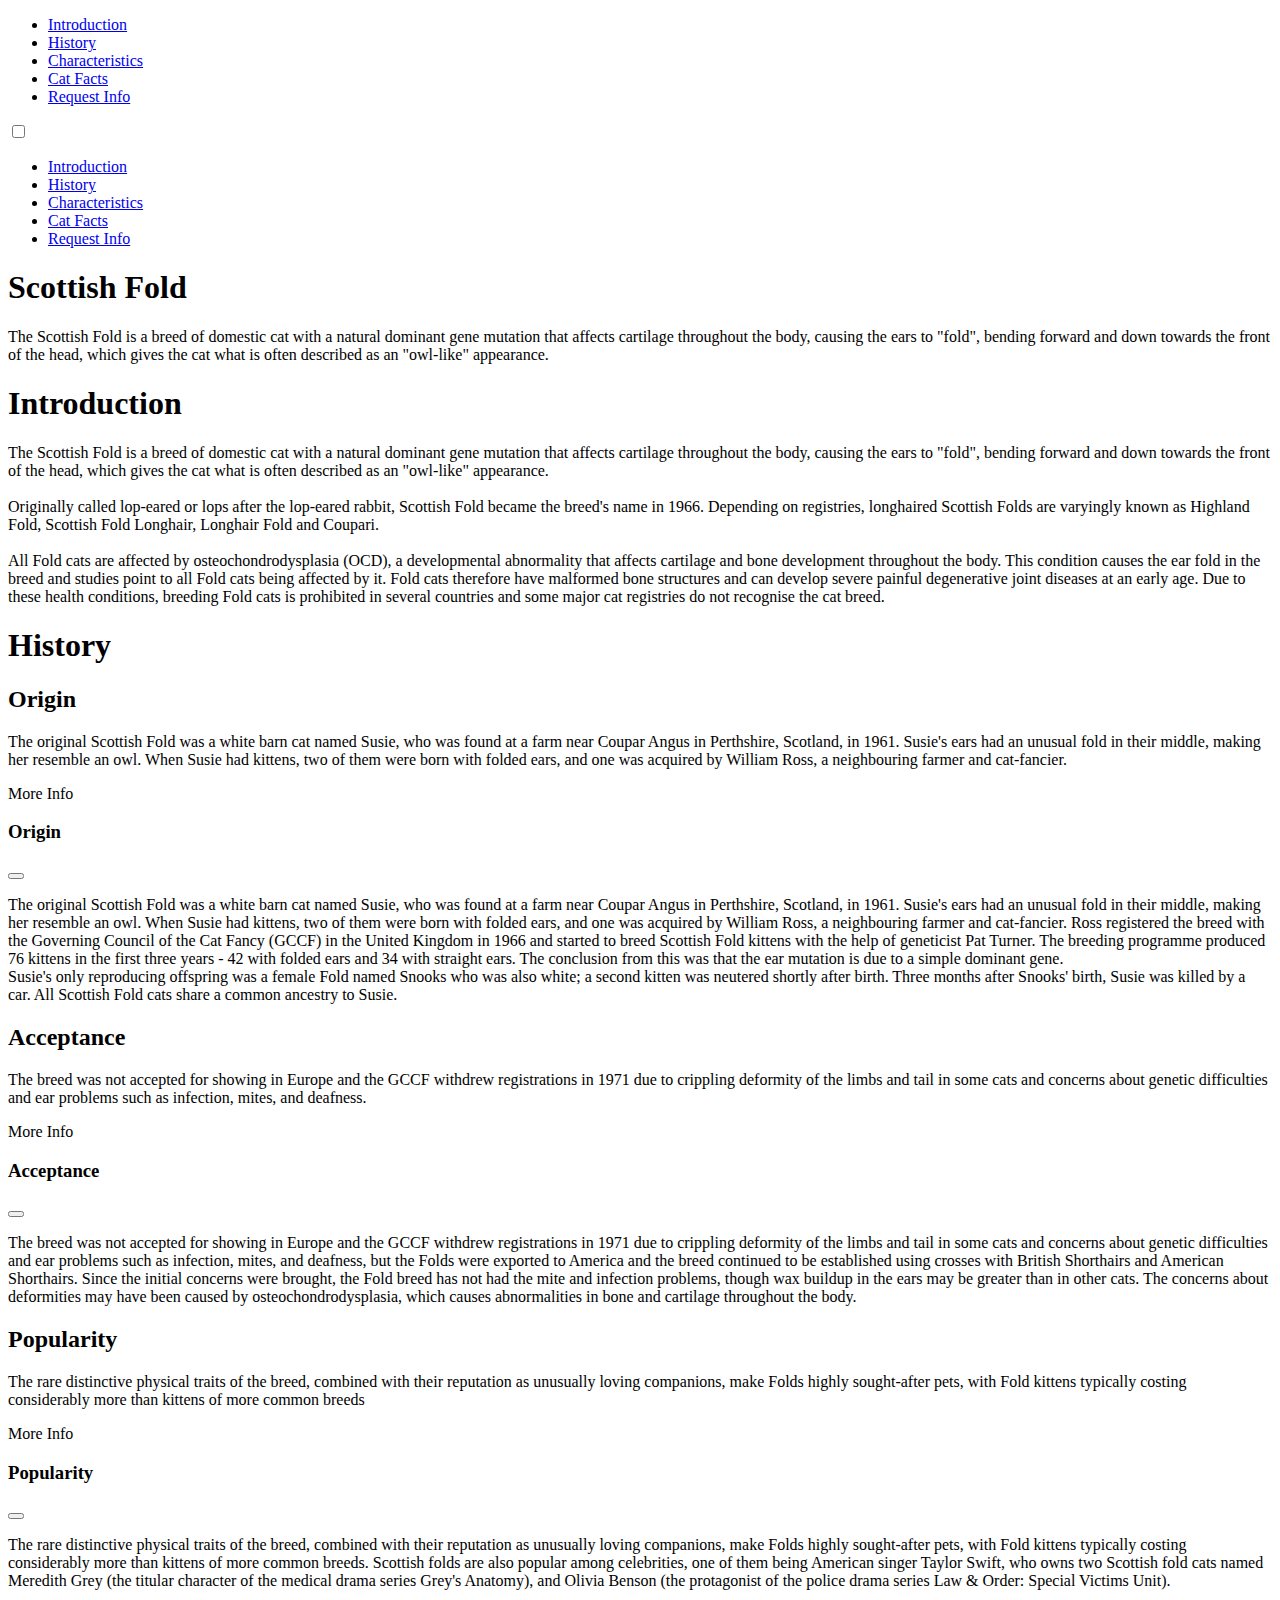
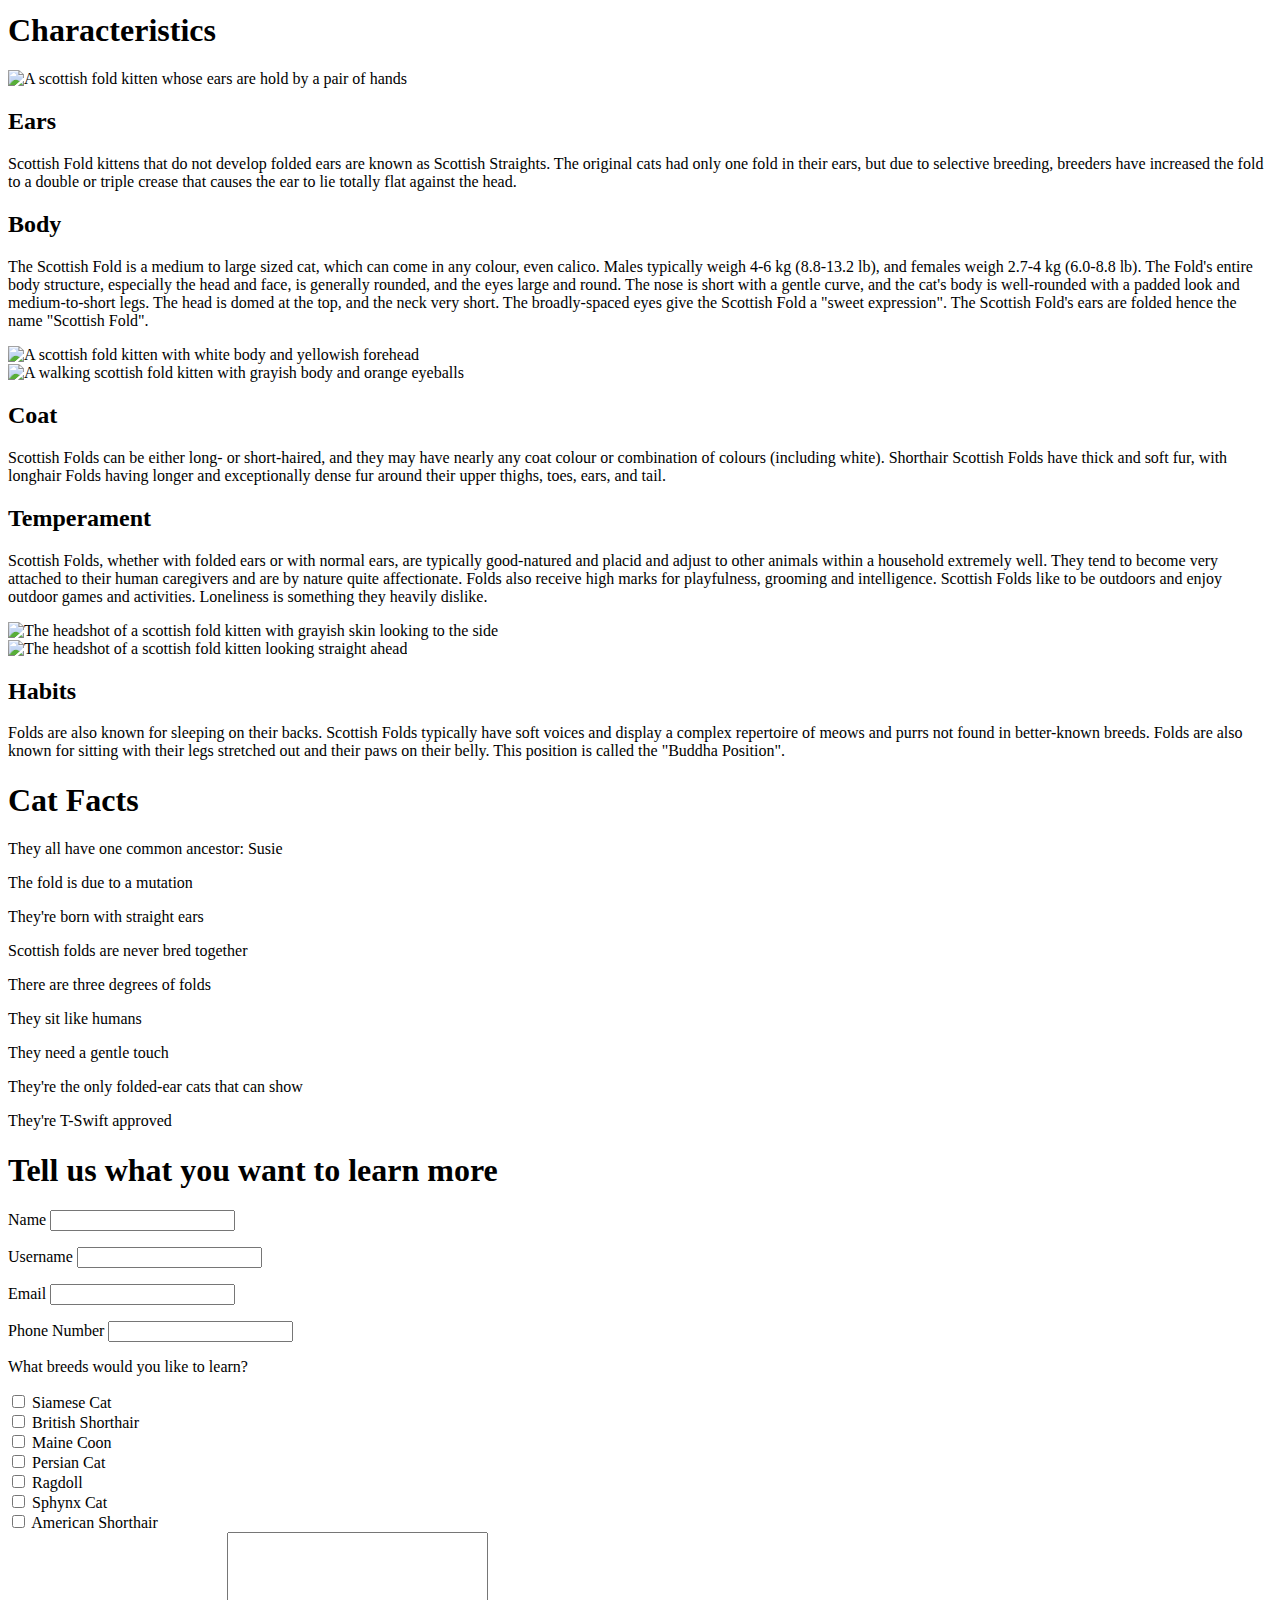
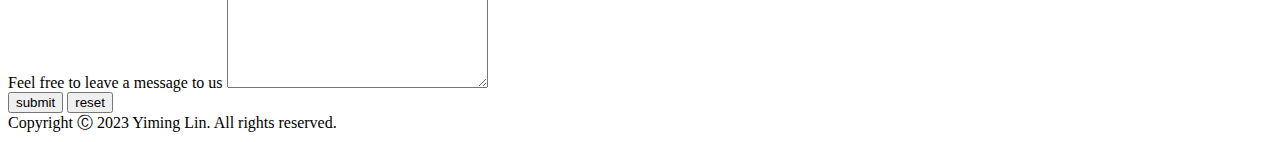
==== hw4/code-review-repository/index.html @ 3d4b0fad "Finished assignment 4" ====
<!DOCTYPE html>
<html lang="en">
  <head>
    <meta charset="UTF-8" />
    <meta name="viewport" content="width=device-width, initial-scale=1.0" />
    <link rel="preconnect" href="https://fonts.googleapis.com" />
    <link rel="preconnect" href="https://fonts.gstatic.com" crossorigin />
    <link
      rel="stylesheet"
      href="https://cdnjs.cloudflare.com/ajax/libs/font-awesome/6.4.2/css/all.min.css"
      integrity="sha512-z3gLpd7yknf1YoNbCzqRKc4qyor8gaKU1qmn+CShxbuBusANI9QpRohGBreCFkKxLhei6S9CQXFEbbKuqLg0DA=="
      crossorigin="anonymous"
      referrerpolicy="no-referrer" />
    <link
      href="https://fonts.googleapis.com/css2?family=Lora&family=Noto+Sans:ital,wght@0,300;0,500;1,200;1,400&family=Poppins:wght@100;200;300;400&family=Raleway:wght@100;200;300&display=swap"
      rel="stylesheet" />
    <link rel="stylesheet" type="text/css" href="styles.css" />
    <title>Scottish Fold</title>
    <script defer src="index.js"></script>
  </head>
  <body>
    <header>
      <nav class="navbar large-screen-navbar">
        <ul class="nav-list">
          <li class="nav-list-item">
            <a href="#Introduction" class="nav-link hover-transition"
              >Introduction</a
            >
          </li>
          <li class="nav-list-item">
            <a href="#History" class="nav-link hover-transition">History</a>
          </li>
          <li class="nav-list-item">
            <a href="#Characteristics" class="nav-link hover-transition"
              >Characteristics</a
            >
          </li>
          <li class="nav-list-item">
            <a href="#CatFacts" class="nav-link hover-transition">Cat Facts</a>
          </li>
          <li class="nav-list-item">
            <a href="#RequestInfo" class="nav-link hover-transition"
              >Request Info</a
            >
          </li>
        </ul>
      </nav>
      <nav class="navbar small-screen-navbar">
        <input
          type="checkbox"
          class="navbar-toggle-trigger"
          id="navbar-toggle-trigger" />
        <label
          for="navbar-toggle-trigger"
          id="navbar-toggle-expand-button"
          class="navbar-circular-icon-button"
          aria-label="open navbar list">
          <i class="fa-solid fa-bars"></i>
        </label>
        <div
          id="small-screen-navbar-element-container"
          class="small-screen-navbar-element-container">
          <ul class="nav-list">
            <li class="nav-list-item">
              <a href="#Introduction" class="nav-link hover-transition"
                >Introduction</a
              >
            </li>
            <li class="nav-list-item">
              <a href="#History" class="nav-link hover-transition">History</a>
            </li>
            <li class="nav-list-item">
              <a href="#Characteristics" class="nav-link hover-transition"
                >Characteristics</a
              >
            </li>
            <li class="nav-list-item">
              <a href="#CatFacts" class="nav-link hover-transition"
                >Cat Facts</a
              >
            </li>
            <li class="nav-list-item">
              <a href="#RequestInfo" class="nav-link hover-transition"
                >Request Info</a
              >
            </li>
          </ul>
        </div>
      </nav>
    </header>

    <div class="dark-background-container section-below-navbar">
      <div
        class="space-evenly-distributed-row-container vertically-stacked-mid-screen-container content-container">
        <div class="landing-image"></div>
        <div class="landing-text-container">
          <h1 class="heading-1">Scottish Fold</h1>
          <p>
            The Scottish Fold is a breed of domestic cat with a natural dominant
            gene mutation that affects cartilage throughout the body, causing
            the ears to "fold", bending forward and down towards the front of
            the head, which gives the cat what is often described as an
            "owl-like" appearance.
          </p>
        </div>
      </div>
      <div id="Introduction" class="content-container">
        <h1>Introduction</h1>
        <p>
          The Scottish Fold is a breed of domestic cat with a natural dominant
          gene mutation that affects cartilage throughout the body, causing the
          ears to "fold", bending forward and down towards the front of the
          head, which gives the cat what is often described as an "owl-like"
          appearance.
          <br />
          <br />
          Originally called lop-eared or lops after the lop-eared rabbit,
          Scottish Fold became the breed's name in 1966. Depending on
          registries, longhaired Scottish Folds are varyingly known as Highland
          Fold, Scottish Fold Longhair, Longhair Fold and Coupari.
          <br />
          <br />
          All Fold cats are affected by osteochondrodysplasia (OCD), a
          developmental abnormality that affects cartilage and bone development
          throughout the body. This condition causes the ear fold in the breed
          and studies point to all Fold cats being affected by it. Fold cats
          therefore have malformed bone structures and can develop severe
          painful degenerative joint diseases at an early age. Due to these
          health conditions, breeding Fold cats is prohibited in several
          countries and some major cat registries do not recognise the cat
          breed.
        </p>
      </div>
    </div>

    <div id="History" class="content-container">
      <h1 class="clear-margin-bottom">History</h1>
      <div
        class="space-evenly-distributed-row-container vertically-stacked-mid-screen-container">
        <div class="card">
          <div>
            <h2 class="clear-margin-top">Origin</h2>
            <p>
              The original Scottish Fold was a white barn cat named Susie, who
              was found at a farm near Coupar Angus in Perthshire, Scotland, in
              1961. Susie's ears had an unusual fold in their middle, making her
              resemble an owl. When Susie had kittens, two of them were born
              with folded ears, and one was acquired by William Ross, a
              neighbouring farmer and cat-fancier.
            </p>
          </div>
          <a class="more-info-button">More Info</a>
        </div>
        <div class="popup-section-container">
          <div class="popup-section">
            <div class="space-between-distributed-row-container">
              <h3>Origin</h3>
              <button class="close-popup-button">
                <i class="fa-solid fa-xmark"></i>
              </button>
            </div>
            <p>
              The original Scottish Fold was a white barn cat named Susie, who
              was found at a farm near Coupar Angus in Perthshire, Scotland, in
              1961. Susie's ears had an unusual fold in their middle, making her
              resemble an owl. When Susie had kittens, two of them were born
              with folded ears, and one was acquired by William Ross, a
              neighbouring farmer and cat-fancier. Ross registered the breed
              with the Governing Council of the Cat Fancy (GCCF) in the United
              Kingdom in 1966 and started to breed Scottish Fold kittens with
              the help of geneticist Pat Turner. The breeding programme produced
              76 kittens in the first three years - 42 with folded ears and 34
              with straight ears. The conclusion from this was that the ear
              mutation is due to a simple dominant gene.
              <br />
              Susie's only reproducing offspring was a female Fold named Snooks
              who was also white; a second kitten was neutered shortly after
              birth. Three months after Snooks' birth, Susie was killed by a
              car. All Scottish Fold cats share a common ancestry to Susie.
            </p>
          </div>
        </div>

        <div class="card">
          <div>
            <h2 class="clear-margin-top">Acceptance</h2>
            <p>
              The breed was not accepted for showing in Europe and the GCCF
              withdrew registrations in 1971 due to crippling deformity of the
              limbs and tail in some cats and concerns about genetic
              difficulties and ear problems such as infection, mites, and
              deafness.
            </p>
          </div>
          <a class="more-info-button">More Info</a>
        </div>
        <div class="popup-section-container">
          <div class="popup-section">
            <div class="space-between-distributed-row-container">
              <h3>Acceptance</h3>
              <button class="close-popup-button">
                <i class="fa-solid fa-xmark"></i>
              </button>
            </div>
            <p>
              The breed was not accepted for showing in Europe and the GCCF
              withdrew registrations in 1971 due to crippling deformity of the
              limbs and tail in some cats and concerns about genetic
              difficulties and ear problems such as infection, mites, and
              deafness, but the Folds were exported to America and the breed
              continued to be established using crosses with British Shorthairs
              and American Shorthairs. Since the initial concerns were brought,
              the Fold breed has not had the mite and infection problems, though
              wax buildup in the ears may be greater than in other cats. The
              concerns about deformities may have been caused by
              osteochondrodysplasia, which causes abnormalities in bone and
              cartilage throughout the body.
            </p>
          </div>
        </div>

        <div class="card">
          <div>
            <h2 class="clear-margin-top">Popularity</h2>
            <p>
              The rare distinctive physical traits of the breed, combined with
              their reputation as unusually loving companions, make Folds highly
              sought-after pets, with Fold kittens typically costing
              considerably more than kittens of more common breeds
            </p>
          </div>
          <a class="more-info-button">More Info</a>
        </div>
        <div class="popup-section-container">
          <div class="popup-section">
            <div class="space-between-distributed-row-container">
              <h3>Popularity</h3>
              <button
                class="close-popup-button"
                aria-label="close popup window"
                title="close popup window">
                <i class="fa-solid fa-xmark"></i>
              </button>
            </div>
            <p>
              The rare distinctive physical traits of the breed, combined with
              their reputation as unusually loving companions, make Folds highly
              sought-after pets, with Fold kittens typically costing
              considerably more than kittens of more common breeds. Scottish
              folds are also popular among celebrities, one of them being
              American singer Taylor Swift, who owns two Scottish fold cats
              named Meredith Grey (the titular character of the medical drama
              series Grey's Anatomy), and Olivia Benson (the protagonist of the
              police drama series Law & Order: Special Victims Unit).
            </p>
          </div>
        </div>
      </div>
    </div>

    <div class="dark-background-container">
      <div id="Characteristics" class="content-container">
        <h1>Characteristics</h1>
        <div class="space-between-distributed-row-container content-container">
          <img
            alt="A scottish fold kitten whose ears are hold by a pair of hands"
            class="characteristics-image"
            src="./images/Straight-eared_Scottish_Fold.jpg" />
          <div class="characteristics-text-margin-left">
            <h2>Ears</h2>
            <p>
              Scottish Fold kittens that do not develop folded ears are known as
              Scottish Straights. The original cats had only one fold in their
              ears, but due to selective breeding, breeders have increased the
              fold to a double or triple crease that causes the ear to lie
              totally flat against the head.
            </p>
          </div>
        </div>
        <div class="space-between-distributed-row-container content-container">
          <div class="characteristics-text-margin-right">
            <h2>Body</h2>
            <p>
              The Scottish Fold is a medium to large sized cat, which can come
              in any colour, even calico. Males typically weigh 4-6 kg (8.8-13.2
              lb), and females weigh 2.7-4 kg (6.0-8.8 lb). The Fold's entire
              body structure, especially the head and face, is generally
              rounded, and the eyes large and round. The nose is short with a
              gentle curve, and the cat's body is well-rounded with a padded
              look and medium-to-short legs. The head is domed at the top, and
              the neck very short. The broadly-spaced eyes give the Scottish
              Fold a "sweet expression". The Scottish Fold's ears are folded
              hence the name "Scottish Fold".
            </p>
          </div>
          <img
            alt="A scottish fold kitten with white body and yellowish forehead"
            class="characteristics-image"
            src="./images/Rumfold_Red_Bull.png" />
        </div>
        <div class="space-between-distributed-row-container content-container">
          <img
            alt="A walking scottish fold kitten with grayish body and orange eyeballs"
            class="characteristics-image"
            src="./images/scottish-fold-2.jpg" />
          <div class="characteristics-text-margin-left">
            <h2>Coat</h2>
            <p>
              Scottish Folds can be either long- or short-haired, and they may
              have nearly any coat colour or combination of colours (including
              white). Shorthair Scottish Folds have thick and soft fur, with
              longhair Folds having longer and exceptionally dense fur around
              their upper thighs, toes, ears, and tail.
            </p>
          </div>
        </div>
        <div class="space-between-distributed-row-container content-container">
          <div class="characteristics-text-margin-right">
            <h2>Temperament</h2>
            <p>
              Scottish Folds, whether with folded ears or with normal ears, are
              typically good-natured and placid and adjust to other animals
              within a household extremely well. They tend to become very
              attached to their human caregivers and are by nature quite
              affectionate. Folds also receive high marks for playfulness,
              grooming and intelligence. Scottish Folds like to be outdoors and
              enjoy outdoor games and activities. Loneliness is something they
              heavily dislike.
            </p>
          </div>
          <img
            alt="The headshot of a scottish fold kitten with grayish skin looking to the side"
            class="characteristics-image"
            src="./images/scottish-fold-1.jpeg" />
        </div>
        <div class="space-between-distributed-row-container content-container">
          <img
            alt="The headshot of a scottish fold kitten looking straight ahead"
            class="characteristics-image"
            src="./images/scottish-fold-3.jpg" />
          <div class="characteristics-text-margin-left">
            <h2>Habits</h2>
            <p>
              Folds are also known for sleeping on their backs. Scottish Folds
              typically have soft voices and display a complex repertoire of
              meows and purrs not found in better-known breeds. Folds are also
              known for sitting with their legs stretched out and their paws on
              their belly. This position is called the "Buddha Position".
            </p>
          </div>
        </div>
      </div>
    </div>

    <div id="CatFacts" class="content-container">
      <h1>Cat Facts</h1>
      <div>
        <p class="cat-fact-list-item">
          <span class="bullet-point"></span>They all have one common ancestor:
          Susie
        </p>
        <p class="cat-fact-list-item">
          <span class="bullet-point"></span>The fold is due to a mutation
        </p>
        <p class="cat-fact-list-item">
          <span class="bullet-point"></span>They're born with straight ears
        </p>
        <p class="cat-fact-list-item">
          <span class="bullet-point"></span>Scottish folds are never bred
          together
        </p>
        <p class="cat-fact-list-item">
          <span class="bullet-point"></span>There are three degrees of folds
        </p>
        <p class="cat-fact-list-item">
          <span class="bullet-point"></span>They sit like humans
        </p>
        <p class="cat-fact-list-item">
          <span class="bullet-point"></span>They need a gentle touch
        </p>
        <p class="cat-fact-list-item">
          <span class="bullet-point"></span>They're the only folded-ear cats
          that can show
        </p>
        <p class="cat-fact-list-item">
          <span class="bullet-point"></span>They're T-Swift approved
        </p>
      </div>
    </div>

    <div class="dark-background-container">
      <form id="RequestInfo" class="content-container form">
        <h1>Tell us what you want to learn more</h1>
        <div
          class="space-between-distributed-row-container vertically-stacked-sm-screen-container">
          <p class="label-input-group form-element-container">
            <span class="form-label">Name</span>
            <input
              aria-label="name"
              class="form-input-box"
              type="text"
              id="name"
              name="name" />
          </p>
          <p class="label-input-group form-element-container">
            <span class="form-label">Username</span>
            <input
              aria-label="username"
              class="form-input-box"
              type="text"
              id="username"
              name="username" />
          </p>
        </div>
        <div
          class="space-between-distributed-row-container vertically-stacked-sm-screen-container">
          <p class="label-input-group form-element-container">
            <span class="form-label">Email</span>
            <input
              aria-label="email"
              class="form-input-box"
              type="email"
              id="email"
              name="email" />
          </p>
          <p class="label-input-group form-element-container">
            <span class="form-label">Phone Number</span>
            <input
              aria-label="phone"
              class="form-input-box"
              type="tel"
              id="phone-number"
              name="phone-number" />
          </p>
        </div>
        <div class="form-fieldset form-element-container">
          <p class="form-label">What breeds would you like to learn?</p>
          <div>
            <input type="checkbox" id="siamese" name="breed1" value="siamese" />
            <label for="siamese">Siamese Cat</label>
          </div>
          <div>
            <input
              type="checkbox"
              id="british-shorthair"
              name="breed2"
              value="british-shorthair" />
            <label for="british-shorthair">British Shorthair</label>
          </div>
          <div>
            <input
              type="checkbox"
              id="maine-coon"
              name="breed3"
              value="maine-coon" />
            <label for="maine-coon">Maine Coon</label>
          </div>
          <div>
            <input
              type="checkbox"
              id="persian-cat"
              name="breed4"
              value="persian-cat" />
            <label for="persian-cat">Persian Cat</label>
          </div>
          <div>
            <input type="checkbox" id="ragdoll" name="breed5" value="ragdoll" />
            <label for="ragdoll">Ragdoll</label>
          </div>
          <div>
            <input
              type="checkbox"
              id="sphynx-cat"
              name="breed6"
              value="sphynx-cat" />
            <label for="sphynx-cat">Sphynx Cat</label>
          </div>
          <div>
            <input
              type="checkbox"
              id="american-shorthair"
              name="breed"
              value="american-shorthair" />
            <label for="american-shorthair">American Shorthair</label>
          </div>
        </div>
        <label class="form-label" for="message"
          >Feel free to leave a message to us</label
        >
        <textarea
          class="form-textarea form-element-container"
          name="message"
          id="message"
          cols="30"
          rows="10"></textarea>

          <div
          class="form space-evenly-distributed-row-container form-buttons-container">
          <input class="form-button" type="submit" value="submit" />
          <input class="form-button" type="reset" value="reset" />
        </div>
      </form>

    </div>

    <footer class="footer">
      Copyright Ⓒ 2023 Yiming Lin. All rights reserved.
    </footer>
  </body>
</html>
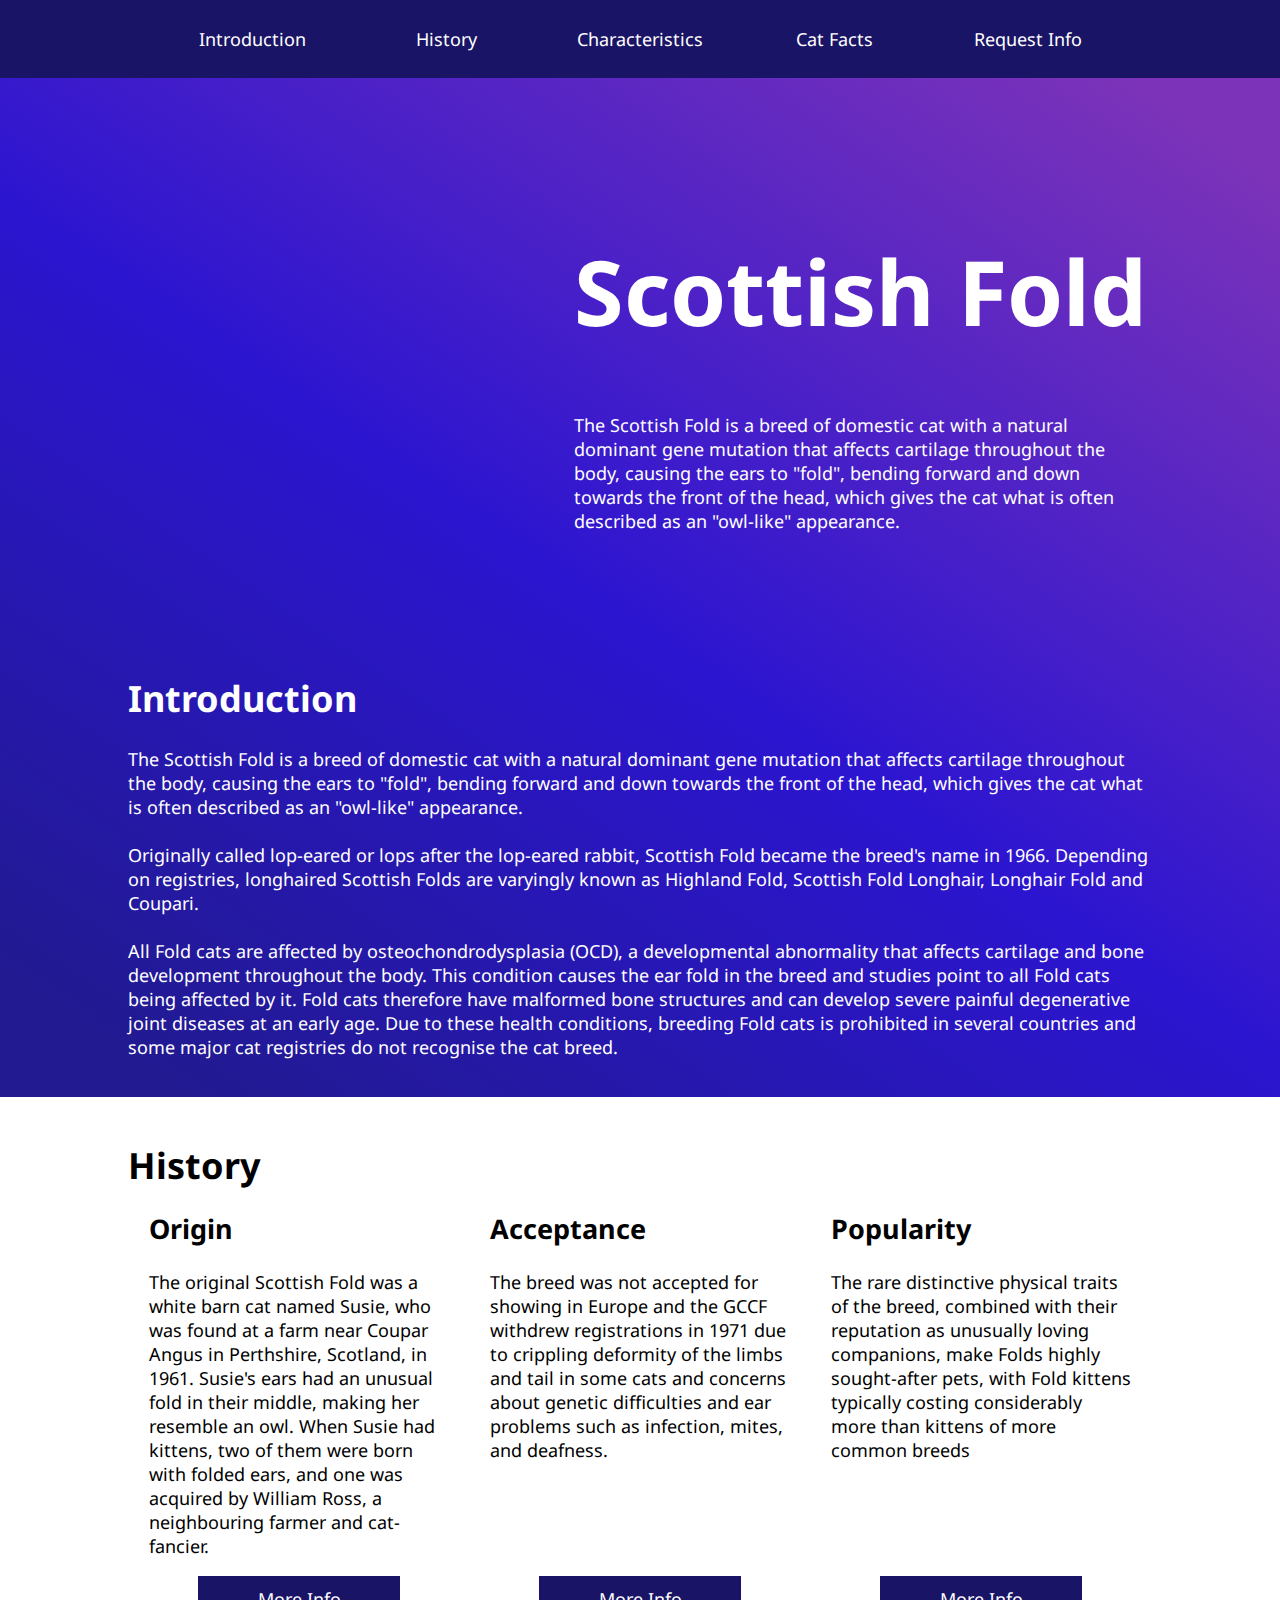
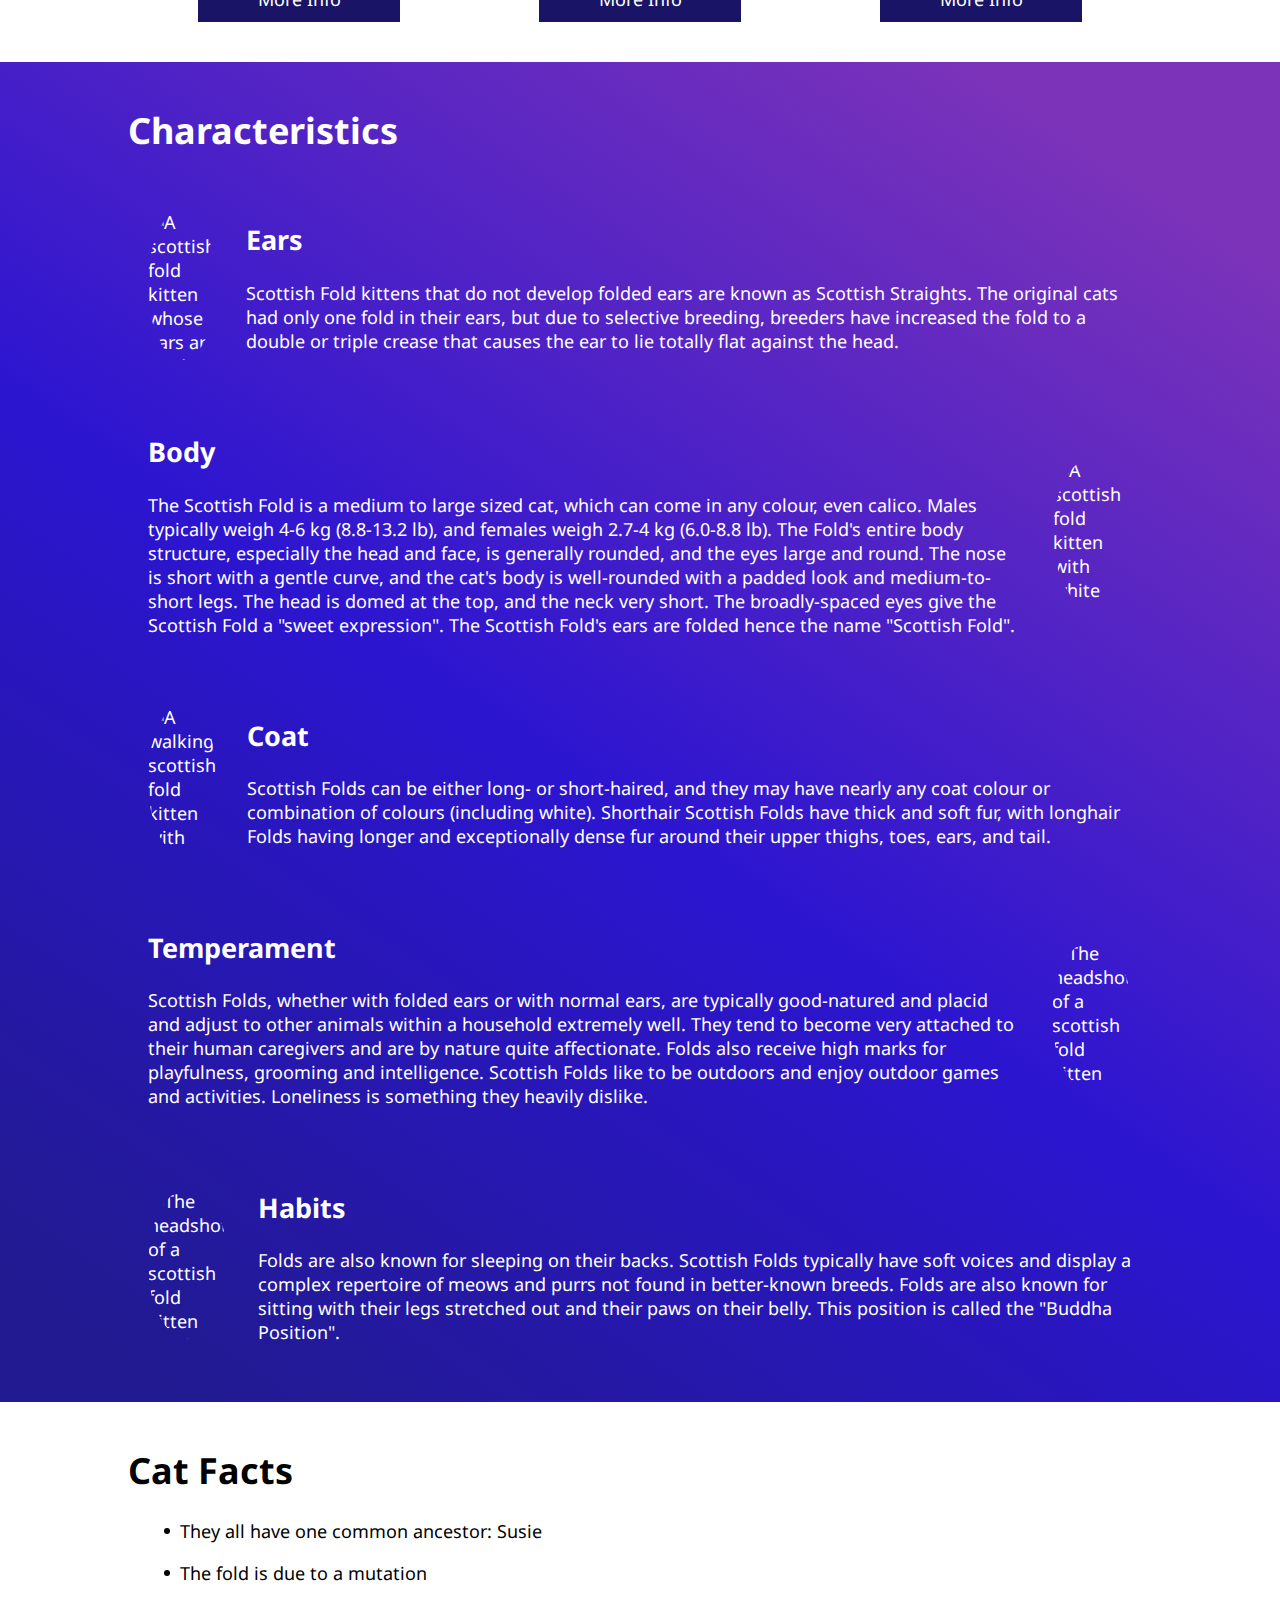
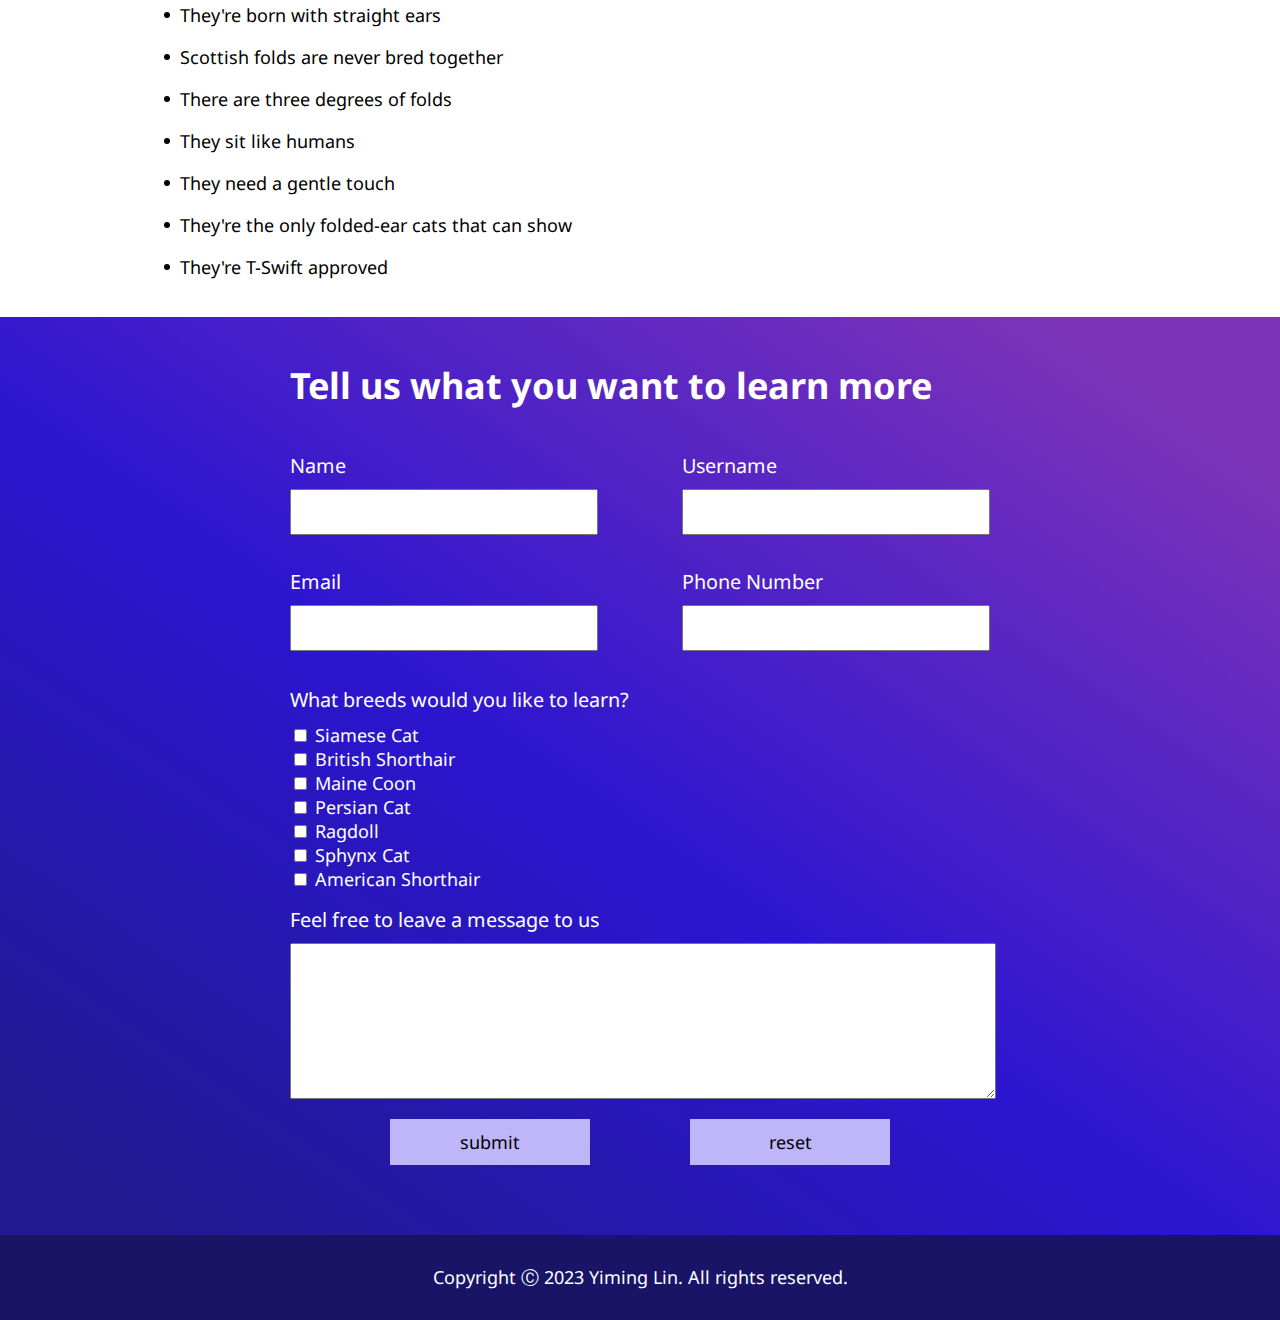
==== commit 6010df17: "Final submission of HW4" ====
--- a/hw4/code-review-repository/index.html
+++ b/hw4/code-review-repository/index.html
@@ -92,7 +92,7 @@
     <div class="dark-background-container section-below-navbar">
       <div
         class="space-evenly-distributed-row-container vertically-stacked-mid-screen-container content-container">
-        <div class="landing-image"></div>
+        <div class="landing-image" aria-label="blah blah blah blah" alt="helllo hellooooooo?"></div>
         <div class="landing-text-container">
           <h1 class="heading-1">Scottish Fold</h1>
           <p>
--- a/hw4/code-review-repository/styles.css
+++ b/hw4/code-review-repository/styles.css
@@ -0,0 +1,438 @@
+:root {
+  --darker-blue: rgb(25, 20, 101, 1);
+  --darker-blue-transpaent: rgb(25, 20, 101, 0.7);
+  --dark-blue: rgba(33, 26, 144, 1);
+  --blue: rgba(44, 21, 208, 1);
+  --light-blue: rgb(190, 182, 249);
+  --purple: rgba(124, 51, 185, 1);
+  --white: rgb(255, 255, 255);
+  --transparent: rgba(0, 0, 0, 0);
+  --light-gray: rgb(226, 226, 226);
+  --darker-blue-even-transpaent: rgb(25, 20, 101, 0.2);
+}
+
+html {
+  box-sizing: border-box;
+  font-size: 18px;
+  font-family: "Noto Sans", sans-serif;
+  scroll-padding-top: 60px;
+}
+
+body {
+  margin: 0;
+  padding: 0;
+}
+
+.dark-background-container {
+  background: var(--dark-blue);
+  background: linear-gradient(34deg, var(--dark-blue) 6%, var(--blue) 46%, var(--purple) 91%);
+  color: var(--white);
+}
+
+.content-container {
+  padding: 20px;
+  max-width: 1024px;
+  margin: auto;
+}
+
+.space-evenly-distributed-row-container {
+  display: flex;
+  justify-content: space-evenly;
+}
+
+.space-between-distributed-row-container {
+  display: flex;
+  justify-content: space-between;
+}
+
+.more-info-button {
+  text-align: center;
+  background-color: var(--darker-blue);
+  color: var(--white);
+  border: 1px solid var(--darker-blue);
+  width: 180px;
+  margin: 0 auto;
+  font-family: inherit;
+  font-size: 1rem;
+  display: block;
+  padding: 10px;
+}
+
+.more-info-button:hover {
+  background-color: var(--white);
+  color: var(--darker-blue);
+  cursor: pointer;
+  transition: 0.25s;
+}
+
+.navbar-circular-icon-button {
+  font-size: 1.5rem;
+  color: var(--white);
+  display: flex;
+  justify-content: center;
+  align-items: center;
+  border-radius: 50%;
+  width: 60px;
+  height: 60px;
+  background-color: transparent;
+  border: none;
+}
+
+.navbar-circular-icon-button:hover {
+  background-color: var(--light-gray);
+  color: var(--darker-blue);
+  cursor: pointer;
+  transition: 0.25s;
+}
+
+.navbar-toggle-close-button {
+  font-size: 1.5rem;
+  color: var(--white);
+  display: flex;
+  justify-content: center;
+  align-items: center;
+  border-radius: 50%;
+  width: 60px;
+  height: 60px;
+  background-color: transparent;
+  border: none;
+  margin: auto;
+}
+
+.navbar-toggle-close-button:hover {
+  background-color: var(--light-gray);
+  color: var(--darker-blue);
+  cursor: pointer;
+  transition: 0.25s;
+}
+
+.close-popup-button {
+  font-size: 2rem;
+  background-color: var(--white);
+  display: flex;
+  justify-content: center;
+  align-items: center;
+  border-radius: 50%;
+  width: 60px;
+  height: 60px;
+  background-color: transparent;
+  border: none;
+}
+
+.close-popup-button:hover {
+  color: var(--darker-blue);
+  background-color: var(--darker-blue-even-transpaent);
+  cursor: pointer;
+}
+
+.form-button {
+  width: 200px;
+  background-color: var(--light-blue);
+  color: black;
+  border: 1px solid var(--light-blue);
+  font-family: inherit;
+  font-size: 1rem;
+  display: block;
+  padding: 10px;
+  margin-bottom: 20px;
+}
+
+.form-button:hover {
+  background-color: var(--darker-blue);
+  color: var(--white);
+  border: 1px solid var(--darker-blue);
+  cursor: pointer;
+  transition: 0.25s;
+}
+
+.navbar {
+  position: fixed;
+  width: 100%;
+  padding: 15px;
+  background-color: var(--darker-blue);
+  box-sizing: border-box;
+}
+
+.navbar-toggle-trigger {
+  display: none;
+}
+
+.navbar-toggle-trigger:checked ~ .small-screen-navbar-element-container {
+  display: block;
+}
+
+.nav-list {
+  padding: 0;
+  margin: 0;
+  list-style-type: none;
+  display: flex;
+  justify-content: center;
+}
+
+.nav-list-item {
+  display: block;
+  padding: 10px;
+  width: 170px;
+  text-align: center;
+  border: 2px solid var(--transparent);
+}
+
+.nav-list-item:hover {
+  border: 2px solid var(--white);
+  border-radius: 20px;
+  cursor: pointer;
+}
+
+.nav-link {
+  text-decoration: none;
+  color: var(--white);
+}
+
+.small-screen-navbar {
+  display: none;
+}
+
+.small-screen-navbar-element-container {
+  display: none;
+}
+
+.landing-image {
+  width: 350px;
+  height: 350px;
+  margin: 45px;
+  border-radius: 50%;
+  display: block;
+  align-self: start;
+  background-image: url("./images/1920px-Adult_Scottish_Fold.jpg");
+  background-position: center;
+  background-size: cover;
+}
+/* 
+.landing-image {
+  width: 350px;
+  height: 350px;
+  margin: 45px;
+  border-radius: 50%;
+  object-fit: cover;
+} */
+
+
+.landing-text-container {
+  max-width: 575px;
+}
+
+.heading-1 {
+  font-size: 5rem;
+}
+
+.section-below-navbar {
+  padding-top: 150px;
+  min-height: calc(100vh - 150px);
+}
+
+.card {
+  width: 300px;
+  border-radius: 3px;
+  padding: 10px;
+  margin: 10px;
+  display: flex;
+  flex-direction: column;
+  justify-content: space-between;
+}
+
+.clear-margin-top {
+  margin-top: 0;
+}
+
+.clear-margin-bottom {
+  margin-bottom: 0;
+}
+
+.popup-section-container {
+  display: none;
+  position: fixed;
+  width: 100%;
+  height: 100%;
+  top: 0;
+  left: 0;
+  background-color: var(--darker-blue-transpaent);
+}
+
+.popup-section {
+  background-color: var(--white);
+  max-width: 846px;
+  max-height: 70vh;
+  overflow-y: scroll;
+  margin: 150px auto;
+  padding: 30px;
+}
+
+.characteristics-image {
+  width: 150px;
+  height: 150px;
+  border-radius: 50%;
+  align-self: center;
+  object-fit: cover;
+}
+
+.characteristics-text-margin-left {
+  margin-left: 30px;
+}
+
+.characteristics-text-margin-right {
+  margin-right: 30px;
+}
+
+.cat-fact-list-item {
+  display: flex;
+  align-items: center;
+}
+
+.bullet-point {
+  display: block;
+  background-color: black;
+  height: 6px;
+  width: 6px;
+  border-radius: 50%;
+  margin-right: 10px;
+  margin-left: 2em;
+}
+
+.form {
+  width: 700px;
+  margin: auto;
+}
+
+.form-label {
+  display: block;
+  margin-bottom: 10px;
+  font-size: 1.1rem;
+}
+
+.form-input-box {
+  width: 300px;
+  height: 40px;
+  font-size: inherit;
+  font-family: inherit;
+}
+
+.form-fieldset {
+  padding: 0;
+  margin: 0;
+  border: none;
+}
+
+.form-element-container {
+  margin-bottom: 15px;
+}
+
+.form-buttons-container {
+  padding-bottom: 30px;
+}
+
+.form-textarea {
+  width: 100%;
+}
+
+.footer {
+  background-color: var(--darker-blue);
+  color: var(--white);
+  padding: 30px;
+  text-align: center;
+}
+
+@media screen and (max-width: 1023px) {
+  .vertically-stacked-mid-screen-container {
+    flex-direction: column;
+  }
+
+  html {
+    scroll-padding-top: 320px;
+  }
+
+  .nav-list {
+    flex-direction: column;
+    align-items: center;
+  }
+
+  .small-screen-navbar {
+    display: block;
+  }
+
+  .large-screen-navbar {
+    display: none;
+  }
+
+  .landing-image {
+    margin: auto;
+  }
+
+  .landing-text-container {
+    max-width: unset;
+  }
+
+  .heading-1 {
+    text-align: center;
+  }
+
+  .card {
+    width: unset;
+    border-radius: 3px;
+    padding: 10px;
+  }
+
+  .popup-section {
+    background-color: var(--white);
+    margin: 150px 30px;
+  }
+}
+
+@media screen and (max-width: 767px) {
+  .vertically-stacked-sm-screen-container {
+    flex-direction: column;
+  }
+
+  .landing-image {
+    width: 250px;
+    height: 250px;
+  }
+
+  .heading-1 {
+    font-size: 4rem;
+  }
+
+  .characteristics-image {
+    display: none;
+  }
+
+  .characteristics-text-margin-left {
+    margin-left: 0px;
+  }
+
+  .characteristics-text-margin-right {
+    margin-right: 0px;
+  }
+
+  .form {
+    width: unset;
+  }
+
+  .label-input-group {
+    display: flex;
+    justify-content: space-between;
+  }
+}
+
+@media screen and (max-width: 600px) {
+  .label-input-group {
+    flex-direction: column;
+  }
+
+  .form-input-box {
+    width: 100%;
+  }
+
+  .form-button {
+    width: 180px;
+  }
+}
